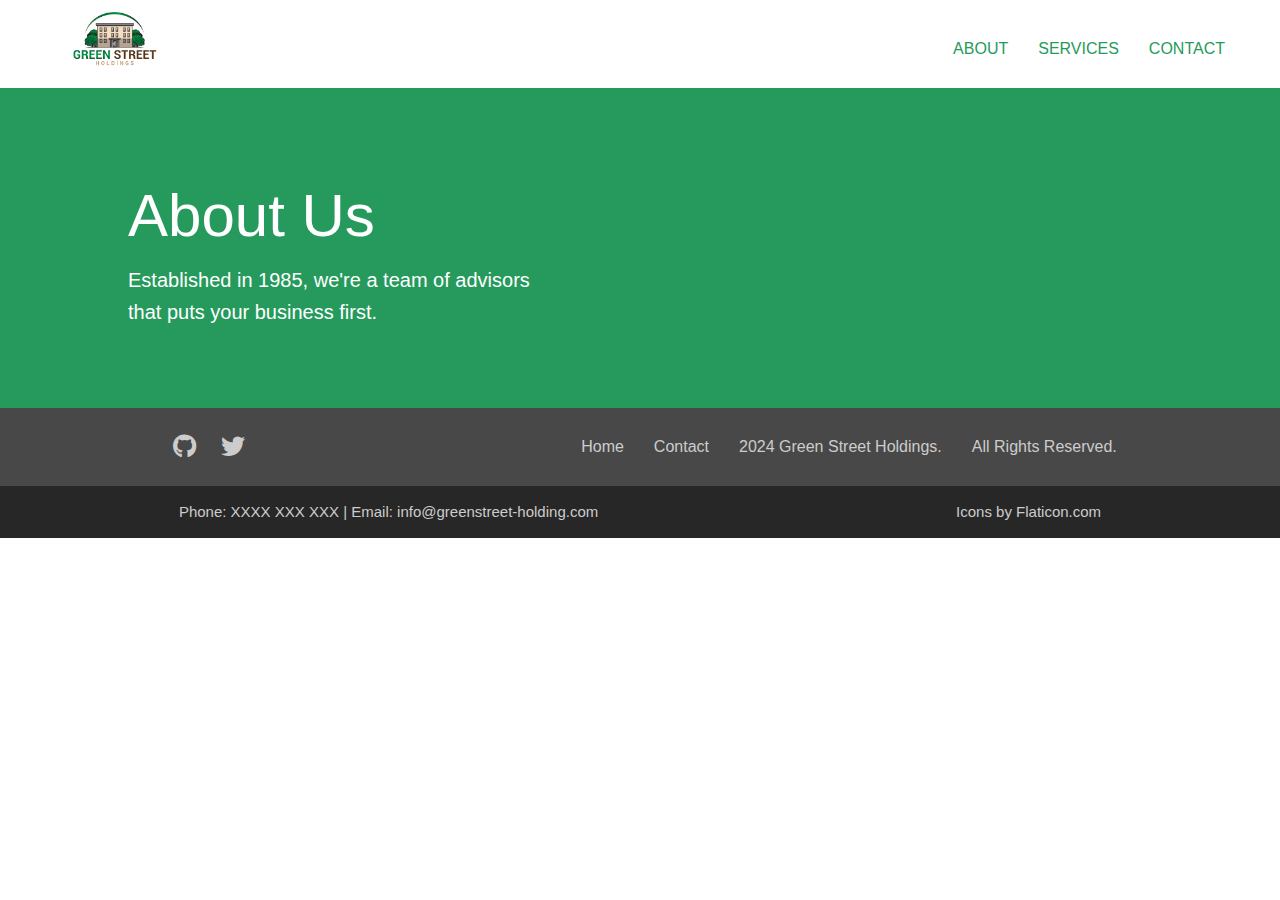
==== about.html @ 920ce371 "first commit" ====
<!DOCTYPE html>
<html lang="en">
<head>
    <meta charset="UTF-8">
    <meta name="viewport" content="width=device-width, initial-scale=1.0">
    <title>Document</title>
    <link rel="stylesheet" href="./style.css">
    <link href="https://cdnjs.cloudflare.com/ajax/libs/font-awesome/6.5.0/css/all.min.css" rel="stylesheet">

</head>
<body>
    <header>
        <nav class="navbar">
          <div class="logo">
            <a href="/index.html"><img src="./images/png-01.png" alt=""></a>
          </div>
          <button class="hamburger-menu">
            <i class="fas fa-bars"></i>
          </button>
          <ul class="nav-links">
              <li><a href="./about.html">ABOUT</a></li>
              <li><a href="./service.html">SERVICES</a></li>
            <li><a href="./contact.html">CONTACT</a></li>
          </ul>
        </nav>
      </header>


      <div class="service-page">
        <div class="service-head">
            <h1>About Us</h1>
            <p>Established in 1985, we're a team of advisors
                <br> that puts your business first.

            </p>
    
        </div>
    </div>
    
    



    <footer class="footer">
      <div class="footer-top">
        <div class="social-icons">
          <a href="#"><i class="fa-brands fa-github"></i></a>
          <a href="#"><i class="fa-brands fa-twitter"></i></a>
        </div>
    
        <div>
          <ul>
            <li>Home</li>
            <li>Contact</li>
            <li>2024 Green Street Holdings.</li>
            <li>All Rights Reserved.</li>
          </ul>
        </div>
      </div>
      <div class="footer-bottom">
        <p>
          <span>Phone: XXXX XXX XXX</span> | 
          <span>Email: info@greenstreet-holding.com</span>
        </p>
    
        <p><a href="https://www.flaticon.com">Icons by Flaticon.com</a></p>
       
      </div>
    </footer>
    
</body>
<script src="script.js"></script>

</html>
---- style.css ----
/* General Reset */
* {
    margin: 0;
    padding: 0;
    box-sizing: border-box;
  }
  
  body {
    font-family: sans-serif;
    line-height: 1.6;
  }
  
  /* Navbar Styling */
  .navbar {
    display: flex;
    justify-content: space-between;
    align-items: center;
    padding-right: 40px;
    padding-left: 40px;
    margin-top: -30px;
    
  }
  
  .logo img {
   
    width: 150px;
  }
  
  .nav-links {
    display: flex;
    align-items: center;
    list-style: none;
    transition: max-height 0.4s ease;
    /* overflow: hidden; */
    max-height: 0; 
  }
  
  .nav-links.active {
    max-height: 300px; 
  }
  
  .nav-links li {
    margin: 0 15px;
    padding: 10px 0;
  }
  
  .nav-links a {
    text-decoration: none;
    color: #259a5c;
    font-weight: 500;
  }
  .nav-links a:hover{
    color: #166d3e;
    transition: 0.3s;
  }
  
  .hamburger-menu {
    background: none;
    border: none;
    cursor: pointer;
    font-size: 1.5em;
    display: none;
    color: #000;
  }
  
  .hamburger-menu i {
    transition: transform 0.3s ease;
  }


  .second-sec{
    margin-top: -40px;
  }
  
  /* Hero Section */
  .hero {
    background-image: url('./images/bram-naus-oqnVnI5ixHg-unsplash.jpg');
    color: white;
    background-size: cover;
    background-position: center;
    background-repeat: no-repeat;
    background-blend-mode: overlay;
    background-color: #166d3e;
    height: 120vh;
    padding-top: 10%;
    padding-left: 14%;
  }
  
  .hero-content h1 {
    font-size: 3.2rem;
    font-weight: 500;
  }
  
  .hero-content p {
    font-size: 1.3em;
  }
  
  /* Responsive Design */
  @media (max-width: 768px) {
    .nav-links {
      flex-direction: column;
      background: white;
      width: 100%;
      position: absolute;
      top: 55px;
      left: 0;
      box-shadow: 0 2px 4px rgba(0, 0, 0, 0.2);
      transition: 0.7s;
      overflow: hidden;
    }
   
  
    .nav-links li {
      text-align: center;
    }
  
    .hamburger-menu {
      display: block;
    }
  
    .hamburger-menu.open i {
      transform: rotate(90deg);
    }
    .hero-content h1 {
        font-size: 2.4rem;
        font-weight: 500;
      }
      
      .hero-content p {
        font-size: 0.8rem;
      }
      .hero{
        padding-left: 5%;
        padding-top: 30%;
        height: 80vh;
      }
      .logo img {
   
        width: 100px;
        height: 100px;
        margin-top: 10px;
      }
      .navbar{
        padding: 0 20px;
      }
      .second-sec{
        margin-top: -30px;
      }
  }



 
  .container {
    max-width: 1100px;
    margin: 20px auto;
    padding: 20px;
    background: #fff;
    /* box-shadow: 0 2px 5px rgba(0, 0, 0, 0.1); */
    border-radius: 5px;
}

.container h1 {
    color: #259a5c;
    font-size: 45px;
    text-align: start;
    font-weight: 500;
}

.contact-info p {
    margin: 10px 0;
}

.contact-info a {
    color: #259a5c;
    text-decoration: none;
}

.contact-info a:hover {
    text-decoration: underline;
}

.business-hours h2 {
    margin-top: 20px;
    color: #259a5c;
}

table {
    width: 100%;
    border-collapse: collapse;
    margin-top: 10px;
}

td {
    padding: 10px;
    border-bottom: 1px solid #ddd;
    text-align: left;
}

td:nth-child(2),
td:nth-child(4) {
    text-align: center;
}

@media (max-width: 600px) {
    .container {
        padding: 10px;
    }

    table td {
        font-size: 14px;
        padding: 8px;
    }
}




.growth-section {
  display: flex;
  flex-wrap: wrap;
  /* align-items: center; */
  justify-content:end;
  /* padding: 20px; */
  background-image: linear-gradient(rgba(0, 0, 0, 0.3), rgba(0, 0, 0, 0.3)), url('./images/carlos-muza-hpjSkU2UYSU-unsplash.jpg');
  background-position: center;
  background-size: cover;
  background-repeat: no-repeat;
  height: 100vh;


}

.growth-text {
  /* flex: 1;
  max-width: 500px; */
  margin-top: 10%;
}
/* .all-text{
   max-width: 500px; 
  
} */

.growth-title {
  font-size: 2.3rem;
  color: white;
  margin-bottom: 20px;
}

.growth-description {
  font-size: 1rem;
  color: white;
  line-height: 1.6;
  margin-bottom: 20px;
  max-width: 500px;
  /* width: 100%; */
}

.growth-btn {
  background-color: #259a5c;
  color: white;
  border: none;
  padding: 10px 20px;
  cursor: pointer;
  font-size: 1rem;
  border-radius: 5px;
  transition: background-color 0.3s ease;
}
.growth-btn a{
  text-decoration: none;
  color: white;
}

.growth-btn:hover {
  background-color: #166d3e;
}

.growth-image {
  flex: 1;
  max-width: 500px;
  margin: 20px;
  text-align: center;
}

.growth-image img {
  width: 100%;
  height: auto;
  border-radius: 10px;
}

/* Responsive Design */
@media (max-width: 768px) {
  .growth-section {
    /* flex-direction: column; */
    text-align: center;
    padding-top: 30%;
    background-position:50% center;
    height: 70vh;

  }

  .growth-text, .growth-image {
    max-width: 100%;
    margin: 10px;
  }

  .growth-title {
    font-size: 1.8rem;
  }

  .growth-description {
    font-size: 0.9rem;
  }

  .growth-btn {
    font-size: 0.9rem;
  }
}



.services {
  text-align: center;
  padding: 50px 20px;
  background-color: #fff;
}

.services-title {
  font-size: 2em;
  margin-bottom: 20px;
  color: #166d3e;
}

.services-container {
  display: grid;
  grid-template-columns: repeat(auto-fit, minmax(300px, 1fr));
  gap: 20px;
  max-width: 1200px;
  margin: 0 auto;
  

}
.last-boxes{
 margin-left: 50%;
 margin-top: 20px;
 margin-bottom: 10px;
 width: 100%;
  
}


.service-item {
  background: #f9f9f9;
  border: 1px solid #ddd;
  border-radius: 8px;
  padding: 20px;
  transition: transform 0.3s ease;
}

.service-item:hover {
  transform: translateY(-10px);
  box-shadow: 0 4px 10px rgba(0, 0, 0, 0.1);
}

.service-icon {
  font-size: 2.5em;
  color: #259a5c;
  margin-bottom: 10px;
}

.service-item h3 {
  color: #259a5c;
  margin: 10px 0;
}

.service-item p {
  color: #666;
  font-size: 0.95em;
  line-height: 1.5;
}

.services-button  {
  margin-top: 20px;
  padding: 10px 20px;
  background-color: #259a5c;
  color: #fff;
  border: none;
  border-radius: 5px;
  cursor: pointer;
  font-size: 1em;
}
.services-button a{
  text-decoration: none;
  color: white;
}

.services-button:hover {
  background-color: #166d3e;
}





.difference {
  background-color: #259a5c;
  color: white;
  text-align: center;
  padding: 80px 20px;
}

.difference-content h2 {
  font-size: 2em;
  margin-bottom: 20px;
}

.difference-content p {
  font-size: 1.1em;
  margin-bottom: 30px;
  line-height: 1.6;
}

.about-btn {
  padding: 10px 20px;
  font-size: 1em;
  color: white;
  background-color: transparent;
  border: 2px solid white;
  border-radius: 5px;
  cursor: pointer;
  text-transform: uppercase;
  font-weight: bold;
}

.about-btn:hover {
  background-color: #166d3e;
  transition: 0.3s;
}

/* Footer */
.footer {
  color: #ccc;
}

.footer-top {
  background-color: #484848;
  padding: 20px 0;
  display: flex;
  justify-content: space-around;
  align-items: center;
}
.footer-top ul{
  display: flex;
  gap: 30px;
  list-style-type: none;
}

.social-icons a {
  color: #ccc;
  font-size: 1.5em;
  margin: 0 10px;
  text-decoration: none;
}

.social-icons a:hover {
  color: white;
}

.footer-bottom {
  font-size: 0.9em;
  line-height: 1.5;
  background-color: #272727;
  display: flex;
  justify-content: space-around;
  align-items: center;
  font-size: 15px;
  padding: 15px 0;
}

.footer-bottom a {
  color: #ccc;
  text-decoration: none;
  /* margin: 0 10px; */
}

.footer-bottom a:hover {
  text-decoration: underline;
}

/* Responsive Design */
@media (max-width: 768px) {
  .difference-content p {
    font-size: 1em;
  }
  .footer-top{
    flex-direction: column;
    align-items: self-start;
    padding-left: 20px;
  }
  .footer-bottom{
    flex-direction: column;
  padding-left: 10px;
  font-size: 13px;
  align-items: self-start;
  text-align: start;
  }
  .footer-top ul{
    flex-direction: column;
    gap: 20px;
    margin-top: 10px;
    
  }
  .social-icons a {
  margin-left: -5px;
  }
  .about-btn {
    font-size: 0.9em;
    padding: 8px 16px;
  }
  .last-boxes{
    margin-left: 0;
    margin-top: 0;
    margin-bottom: 0;
    /* width: 100%; */
     
   }

  
}
.service-page{
  margin-top: -40px;
}
.service-head{
  background-color: #259a5c;
  padding: 80px 0px;
  padding-left: 10%;
  color: white;
  
}
.service-head h1{
  font-size: 60px;
  font-weight: 500;
}
.service-head p{
  font-size: 20px;
}
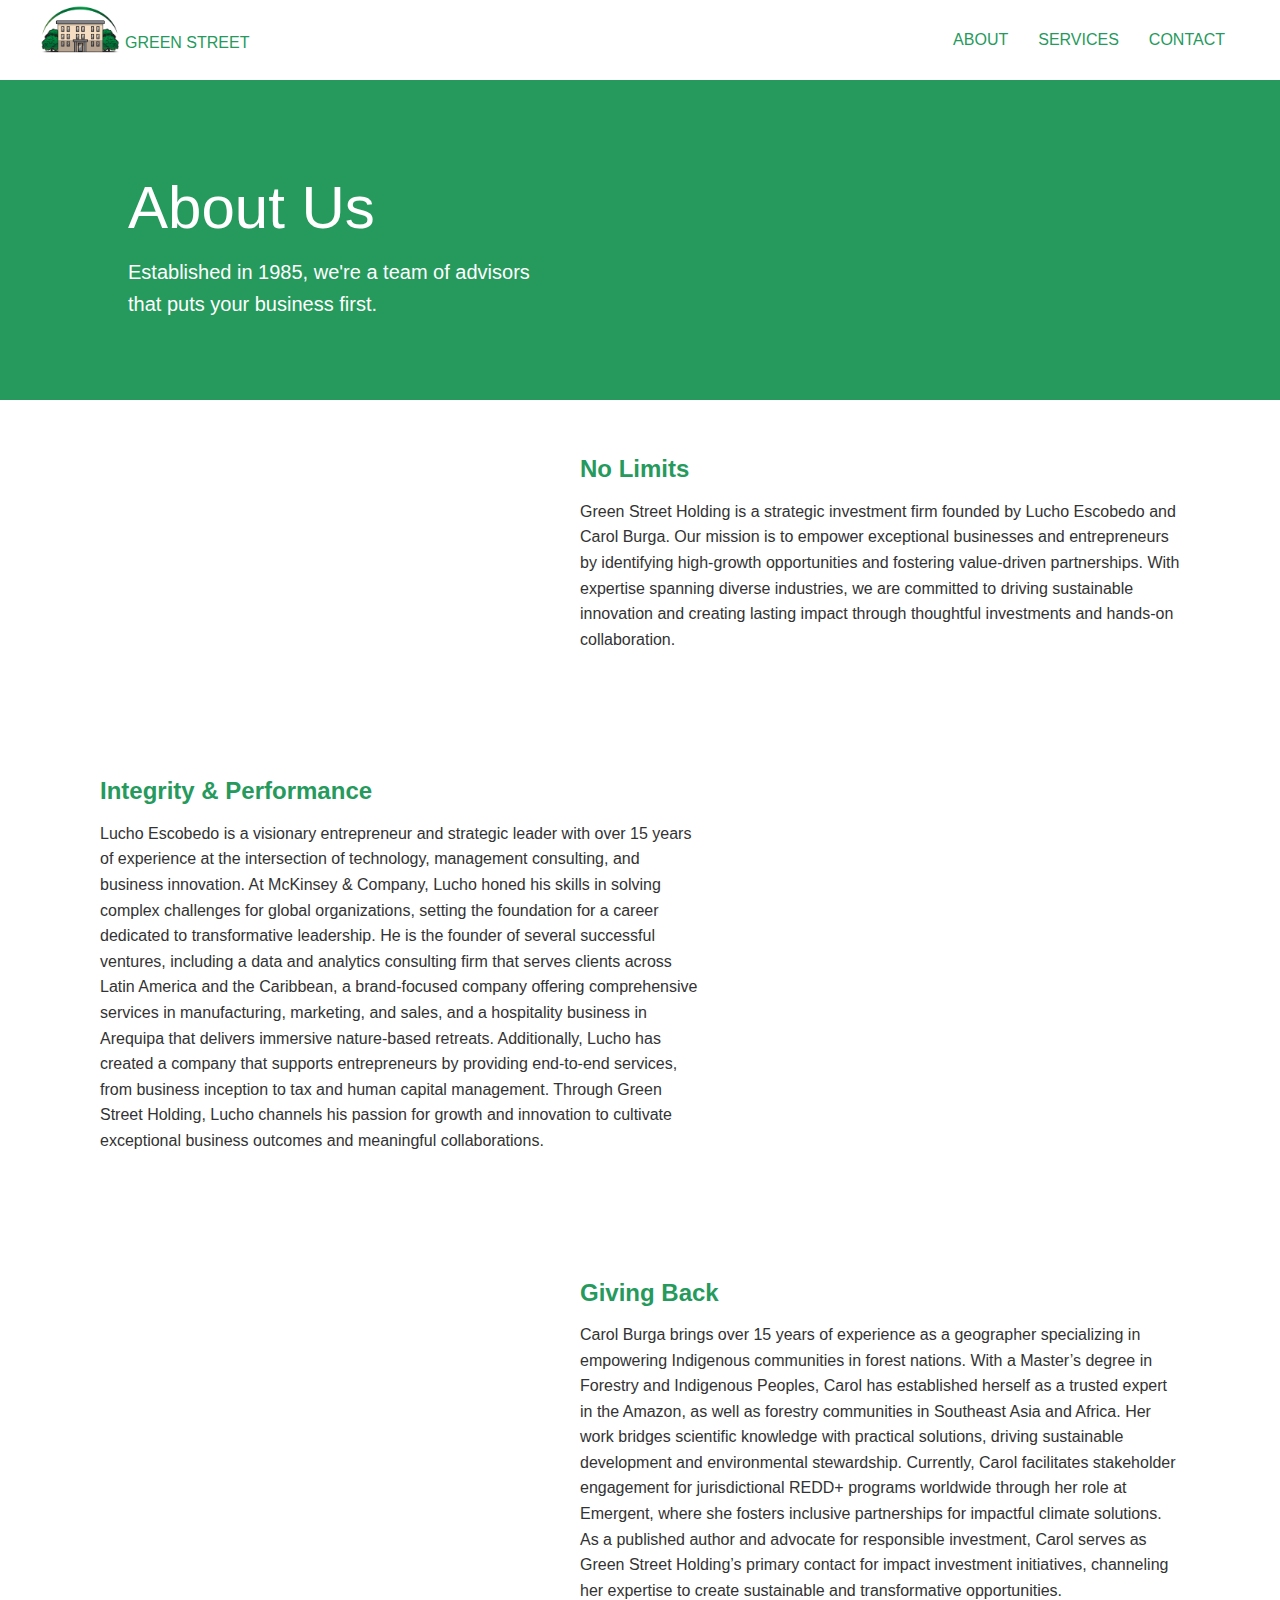
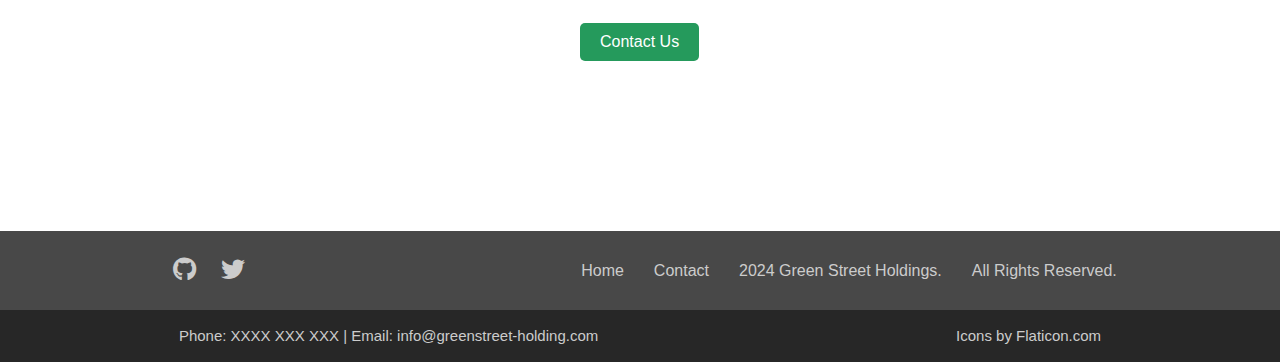
==== commit 628697c2: "first commit" ====
--- a/about.html
+++ b/about.html
@@ -9,21 +9,24 @@
 
 </head>
 <body>
-    <header>
-        <nav class="navbar">
-          <div class="logo">
-            <a href="/index.html"><img src="./images/png-01.png" alt=""></a>
-          </div>
-          <button class="hamburger-menu">
-            <i class="fas fa-bars"></i>
-          </button>
-          <ul class="nav-links">
-              <li><a href="./about.html">ABOUT</a></li>
-              <li><a href="./service.html">SERVICES</a></li>
-            <li><a href="./contact.html">CONTACT</a></li>
-          </ul>
-        </nav>
-      </header>
+  <header>
+    <nav class="navbar">
+      <div class="logo">
+        <a href="./index.html"><img src="./images/GHS_LogoHouse.png" alt=""></a>        <p>GREEN STREET</p>
+      </div>
+      <button class="hamburger-menu">
+        <i class="fas fa-bars"></i>
+      </button>
+      <ul class="nav-links">
+          <li><a href="./about.html">ABOUT</a></li>
+          <li><a href="./service.html">SERVICES</a></li>
+        <li><a href="./contact.html">CONTACT</a></li>
+      </ul>
+    </nav>
+  </header>
+
+
+
 
 
       <div class="service-page">
@@ -31,10 +34,35 @@
             <h1>About Us</h1>
             <p>Established in 1985, we're a team of advisors
                 <br> that puts your business first.
-
             </p>
     
         </div>
+    </div>
+
+
+
+    <div class="about-container">
+      <div class="about-right">
+        <h2 class="about-title">No Limits</h2>
+        <p class="about-text">
+          Green Street Holding is a strategic investment firm founded by Lucho Escobedo and Carol Burga. Our mission is to empower exceptional businesses and entrepreneurs by identifying high-growth opportunities and fostering value-driven partnerships. With expertise spanning diverse industries, we are committed to driving sustainable innovation and creating lasting impact through thoughtful investments and hands-on collaboration.
+        </p>
+      </div>
+      <div class="about-left">
+        <h2 class="about-title">Integrity & Performance</h2>
+        <p class="about-text">
+          Lucho Escobedo is a visionary entrepreneur and strategic leader with over 15 years of experience at the intersection of technology, management consulting, and business innovation. At McKinsey & Company, Lucho honed his skills in solving complex challenges for global organizations, setting the foundation for a career dedicated to transformative leadership. He is the founder of several successful ventures, including a data and analytics consulting firm that serves clients across Latin America and the Caribbean, a brand-focused company offering comprehensive services in manufacturing, marketing, and sales, and a hospitality business in Arequipa that delivers immersive nature-based retreats. Additionally, Lucho has created a company that supports entrepreneurs by providing end-to-end services, from business inception to tax and human capital management. Through Green Street Holding, Lucho channels his passion for growth and innovation to cultivate exceptional business outcomes and meaningful collaborations.
+        </p>
+      </div>
+
+      <div class="about-right">
+        <h2 class="about-title">Giving Back</h2>
+        <p class="about-text">
+          Carol Burga brings over 15 years of experience as a geographer specializing in empowering Indigenous communities in forest nations. With a Master’s degree in Forestry and Indigenous Peoples, Carol has established herself as a trusted expert in the Amazon, as well as forestry communities in Southeast Asia and Africa. Her work bridges scientific knowledge with practical solutions, driving sustainable development and environmental stewardship. Currently, Carol facilitates stakeholder engagement for jurisdictional REDD+ programs worldwide through her role at Emergent, where she fosters inclusive partnerships for impactful climate solutions. As a published author and advocate for responsible investment, Carol serves as Green Street Holding’s primary contact for impact investment initiatives, channeling her expertise to create sustainable and transformative opportunities.
+        </p>
+        <button class="services-button"><a  href="./contact.html">Contact Us</a></button>
+
+      </div>
     </div>
     
     
--- a/style.css
+++ b/style.css
@@ -1,4 +1,3 @@
-/* General Reset */
 * {
     margin: 0;
     padding: 0;
@@ -17,14 +16,29 @@
     align-items: center;
     padding-right: 40px;
     padding-left: 40px;
-    margin-top: -30px;
+    margin-top: 5px;
     
   }
   
+  
+  .logo{
+    display: flex;
+    align-items: center;
+    gap: 5px;
+  }
+
   .logo img {
    
-    width: 150px;
-  }
+    width: 80px;
+  }
+  .logo p{
+    text-decoration: none;
+    color: #259a5c;
+    font-size: 16px;
+    margin-top: 20px;
+    
+  }
+  
   
   .nav-links {
     display: flex;
@@ -42,6 +56,7 @@
   .nav-links li {
     margin: 0 15px;
     padding: 10px 0;
+    margin-top: 15px;
   }
   
   .nav-links a {
@@ -69,7 +84,7 @@
 
 
   .second-sec{
-    margin-top: -40px;
+    margin-top: 10px;
   }
   
   /* Hero Section */
@@ -102,7 +117,7 @@
       background: white;
       width: 100%;
       position: absolute;
-      top: 55px;
+      top: 50px;
       left: 0;
       box-shadow: 0 2px 4px rgba(0, 0, 0, 0.2);
       transition: 0.7s;
@@ -136,16 +151,16 @@
       }
       .logo img {
    
-        width: 100px;
-        height: 100px;
-        margin-top: 10px;
+        width: 70px;
+       
+      }
+      .logo p{
+        font-size: 14px;
       }
       .navbar{
         padding: 0 20px;
       }
-      .second-sec{
-        margin-top: -30px;
-      }
+      
   }
 
 
@@ -219,9 +234,7 @@
 .growth-section {
   display: flex;
   flex-wrap: wrap;
-  /* align-items: center; */
   justify-content:end;
-  /* padding: 20px; */
   background-image: linear-gradient(rgba(0, 0, 0, 0.3), rgba(0, 0, 0, 0.3)), url('./images/carlos-muza-hpjSkU2UYSU-unsplash.jpg');
   background-position: center;
   background-size: cover;
@@ -528,7 +541,7 @@
   
 }
 .service-page{
-  margin-top: -40px;
+  margin-top: 20px;
 }
 .service-head{
   background-color: #259a5c;
@@ -543,4 +556,58 @@
 }
 .service-head p{
   font-size: 20px;
+}
+
+
+.about-container {
+  display: flex;
+  flex-direction: column;
+  align-items: center;
+  padding:50px 100px;
+}
+
+.about-right {
+  width: 90%;
+  max-width: 600px;
+  text-align: start;
+  margin-bottom: 120px;
+  align-self: flex-end; /* Pushes the block to the right */
+}
+
+.about-left {
+  width: 90%;
+  max-width: 600px;
+  text-align: left;
+  align-self: flex-start; 
+  margin-bottom: 120px;
+}
+
+.about-title {
+  color: #259a5c;
+  font-size: 1.5rem;
+  margin-bottom: 10px;
+}
+
+.about-text {
+  font-size: 1rem;
+  color: #333;
+  line-height: 1.6;
+}
+
+@media (max-width: 768px) {
+  .about-container {
+    flex-direction: column; 
+    align-items: center;
+    padding: 20px 50px;
+    justify-content: center;
+  }
+  
+ .about-left{
+  /* width: 100%; */
+  text-align: start;
+  align-self: flex-start;
+  margin-bottom: 120px;
+  margin-left: 10%;
+ }
+  
 }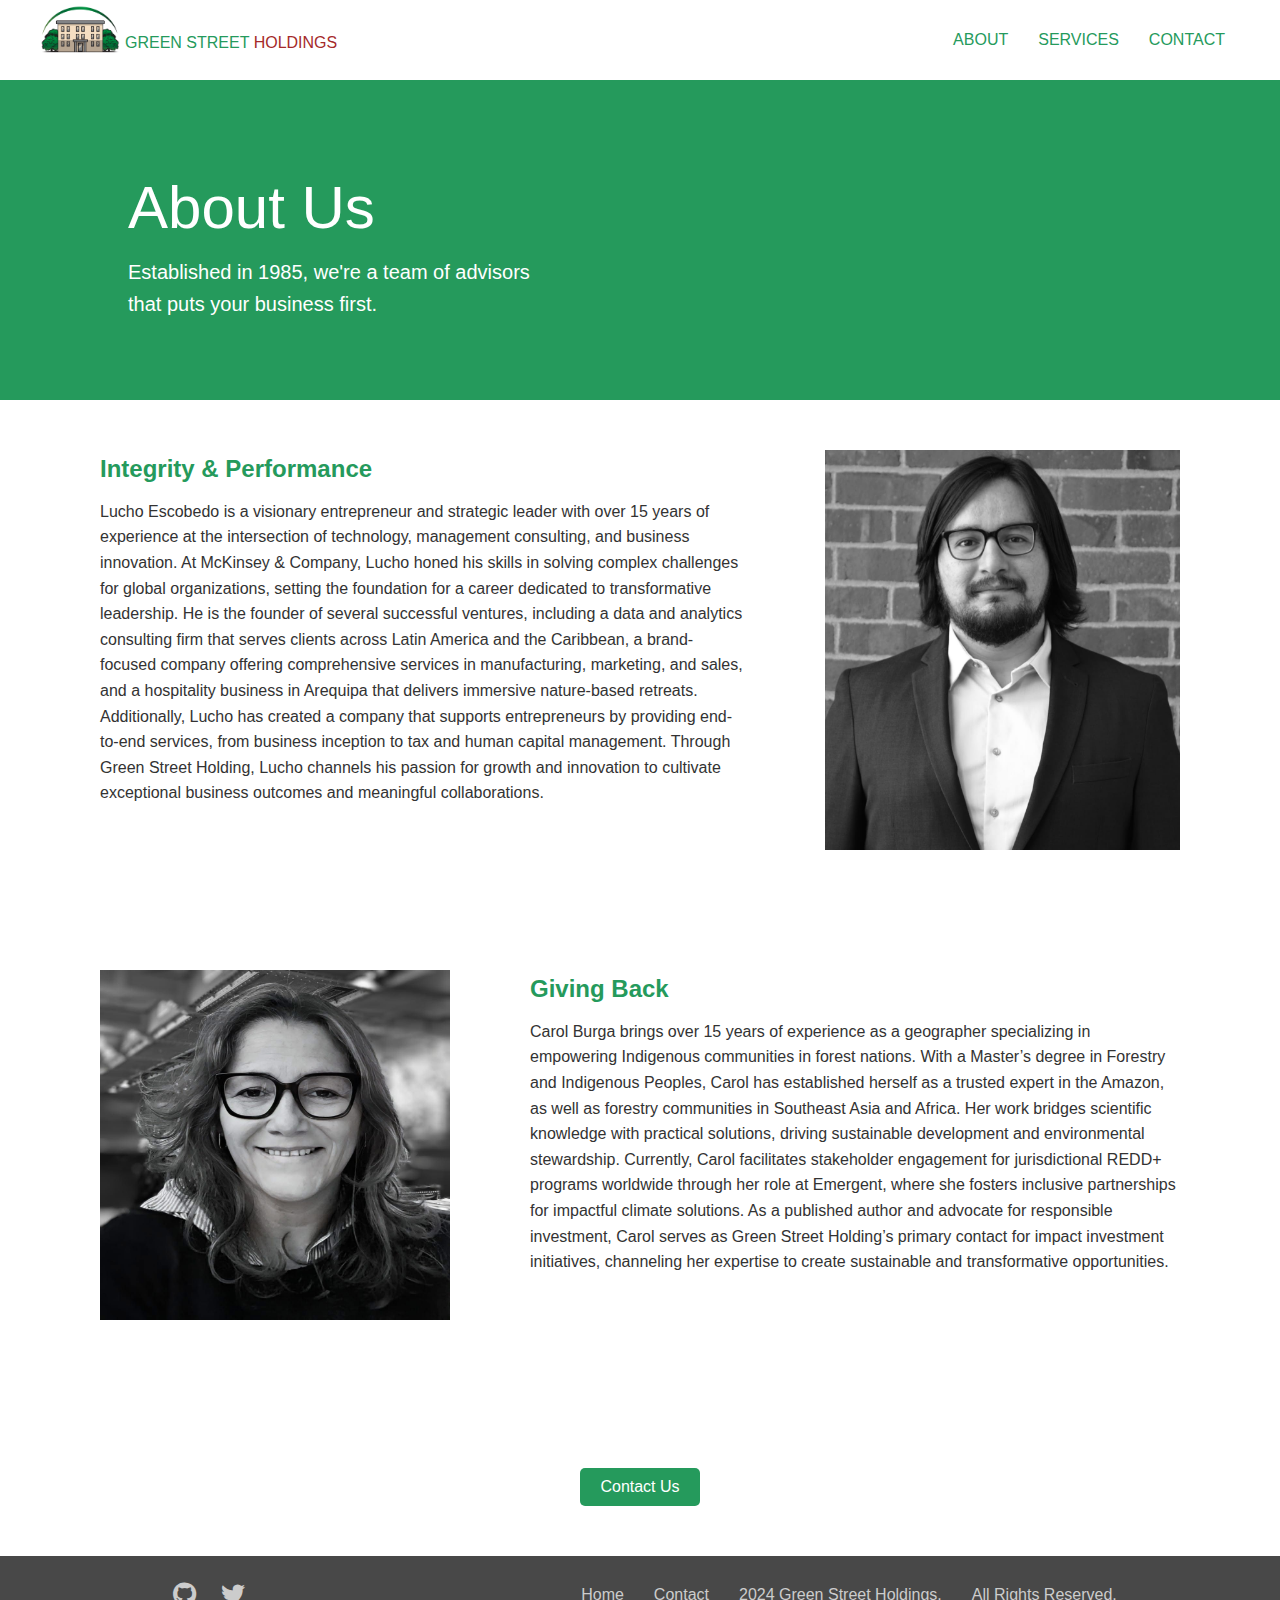
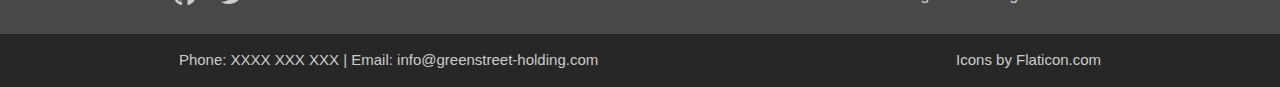
==== commit 6da7c6bc: "complete" ====
--- a/about.html
+++ b/about.html
@@ -12,7 +12,9 @@
   <header>
     <nav class="navbar">
       <div class="logo">
-        <a href="./index.html"><img src="./images/GHS_LogoHouse.png" alt=""></a>        <p>GREEN STREET</p>
+        <a href="./index.html"><img src="./images/GHS_LogoHouse.png" alt=""></a>   
+        <p>GREEN STREET <span style="color: brown;">HOLDINGS</span></p>
+
       </div>
       <button class="hamburger-menu">
         <i class="fas fa-bars"></i>
@@ -42,27 +44,33 @@
 
 
     <div class="about-container">
-      <div class="about-right">
-        <h2 class="about-title">No Limits</h2>
-        <p class="about-text">
-          Green Street Holding is a strategic investment firm founded by Lucho Escobedo and Carol Burga. Our mission is to empower exceptional businesses and entrepreneurs by identifying high-growth opportunities and fostering value-driven partnerships. With expertise spanning diverse industries, we are committed to driving sustainable innovation and creating lasting impact through thoughtful investments and hands-on collaboration.
-        </p>
-      </div>
       <div class="about-left">
-        <h2 class="about-title">Integrity & Performance</h2>
-        <p class="about-text">
-          Lucho Escobedo is a visionary entrepreneur and strategic leader with over 15 years of experience at the intersection of technology, management consulting, and business innovation. At McKinsey & Company, Lucho honed his skills in solving complex challenges for global organizations, setting the foundation for a career dedicated to transformative leadership. He is the founder of several successful ventures, including a data and analytics consulting firm that serves clients across Latin America and the Caribbean, a brand-focused company offering comprehensive services in manufacturing, marketing, and sales, and a hospitality business in Arequipa that delivers immersive nature-based retreats. Additionally, Lucho has created a company that supports entrepreneurs by providing end-to-end services, from business inception to tax and human capital management. Through Green Street Holding, Lucho channels his passion for growth and innovation to cultivate exceptional business outcomes and meaningful collaborations.
-        </p>
+        <div>
+
+          <h2 class="about-title">Integrity & Performance</h2>
+          <p class="about-text">
+            Lucho Escobedo is a visionary entrepreneur and strategic leader with over 15 years of experience at the intersection of technology, management consulting, and business innovation. At McKinsey & Company, Lucho honed his skills in solving complex challenges for global organizations, setting the foundation for a career dedicated to transformative leadership. He is the founder of several successful ventures, including a data and analytics consulting firm that serves clients across Latin America and the Caribbean, a brand-focused company offering comprehensive services in manufacturing, marketing, and sales, and a hospitality business in Arequipa that delivers immersive nature-based retreats. Additionally, Lucho has created a company that supports entrepreneurs by providing end-to-end services, from business inception to tax and human capital management. Through Green Street Holding, Lucho channels his passion for growth and innovation to cultivate exceptional business outcomes and meaningful collaborations.
+          </p>
+        </div>
+        <img width="400" height="400" src="./images/WhatsApp Image 2024-12-03 at 4.51.48 AM (1).jpeg" alt=""/>
       </div>
 
       <div class="about-right">
-        <h2 class="about-title">Giving Back</h2>
-        <p class="about-text">
-          Carol Burga brings over 15 years of experience as a geographer specializing in empowering Indigenous communities in forest nations. With a Master’s degree in Forestry and Indigenous Peoples, Carol has established herself as a trusted expert in the Amazon, as well as forestry communities in Southeast Asia and Africa. Her work bridges scientific knowledge with practical solutions, driving sustainable development and environmental stewardship. Currently, Carol facilitates stakeholder engagement for jurisdictional REDD+ programs worldwide through her role at Emergent, where she fosters inclusive partnerships for impactful climate solutions. As a published author and advocate for responsible investment, Carol serves as Green Street Holding’s primary contact for impact investment initiatives, channeling her expertise to create sustainable and transformative opportunities.
-        </p>
-        <button class="services-button"><a  href="./contact.html">Contact Us</a></button>
+        <div class="right-img">
+          <img width="350" height="350" src="./images/WhatsApp Image 2024-12-03 at 4.51.48 AM.jpeg" alt=""/>
 
+        </div>
+
+        <div>
+
+          <h2 class="about-title">Giving Back</h2>
+          <p class="about-text">
+            Carol Burga brings over 15 years of experience as a geographer specializing in empowering Indigenous communities in forest nations. With a Master’s degree in Forestry and Indigenous Peoples, Carol has established herself as a trusted expert in the Amazon, as well as forestry communities in Southeast Asia and Africa. Her work bridges scientific knowledge with practical solutions, driving sustainable development and environmental stewardship. Currently, Carol facilitates stakeholder engagement for jurisdictional REDD+ programs worldwide through her role at Emergent, where she fosters inclusive partnerships for impactful climate solutions. As a published author and advocate for responsible investment, Carol serves as Green Street Holding’s primary contact for impact investment initiatives, channeling her expertise to create sustainable and transformative opportunities.
+          </p>
+        </div>
+        
       </div>
+      <button class="services-button"><a  href="./contact.html">Contact Us</a></button>
     </div>
     
     
--- a/style.css
+++ b/style.css
@@ -137,7 +137,7 @@
       transform: rotate(90deg);
     }
     .hero-content h1 {
-        font-size: 2.4rem;
+        font-size: 2rem;
         font-weight: 500;
       }
       
@@ -444,6 +444,11 @@
   text-transform: uppercase;
   font-weight: bold;
 }
+.about-btn a{
+  text-decoration: none;
+  color: white;
+
+}
 
 .about-btn:hover {
   background-color: #166d3e;
@@ -567,18 +572,23 @@
 }
 
 .about-right {
-  width: 90%;
-  max-width: 600px;
+  /* width: 90%; */
+  /* max-width: 600px; */
+  /* align-self: flex-end; Pushes the block to the right */
   text-align: start;
   margin-bottom: 120px;
-  align-self: flex-end; /* Pushes the block to the right */
+  display: flex;
+  gap: 80px;
 }
 
 .about-left {
-  width: 90%;
-  max-width: 600px;
+  /* width: 90%; */
+  /* flex-wrap: wrap; */
+  max-width: 1200px;
+  gap: 80px;
   text-align: left;
   align-self: flex-start; 
+  display: flex;
   margin-bottom: 120px;
 }
 
@@ -603,11 +613,26 @@
   }
   
  .about-left{
-  /* width: 100%; */
   text-align: start;
   align-self: flex-start;
   margin-bottom: 120px;
-  margin-left: 10%;
+  /* margin-left: 10%; */
+  flex-direction: column;
  }
+ .about-left img{
+  width: 300px;
+  height: 350px;
+ }
+ .about-right{
+  flex-direction: column;
+}
+.right-img{
+  order: 2;
+}
+.about-right img{
+  width: 300px;
+  height: 350px;
+
+ }
   
 }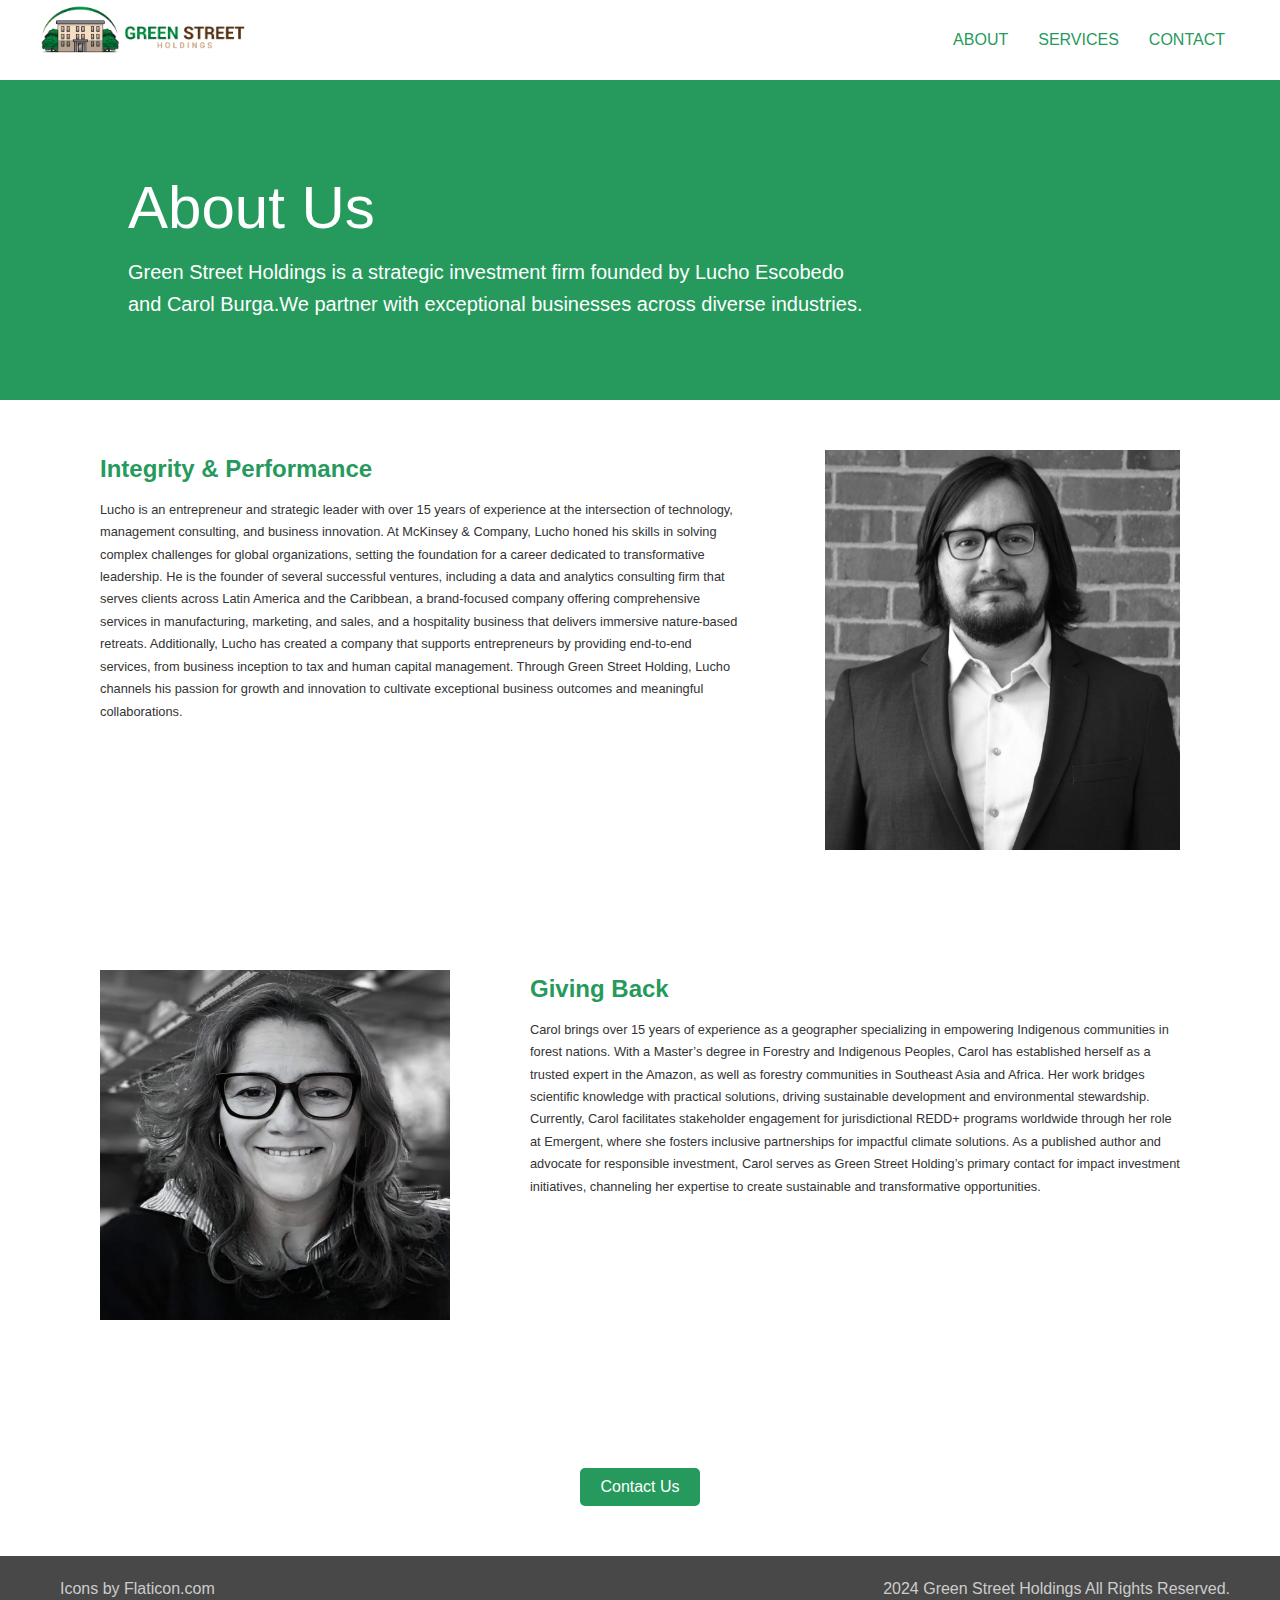
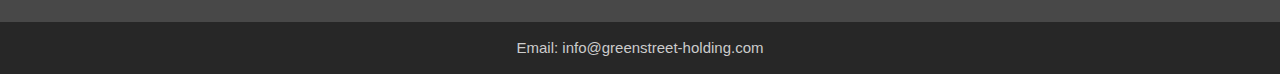
==== commit 0e2d6a2d: "complete" ====
--- a/about.html
+++ b/about.html
@@ -12,8 +12,8 @@
   <header>
     <nav class="navbar">
       <div class="logo">
-        <a href="./index.html"><img src="./images/GHS_LogoHouse.png" alt=""></a>   
-        <p>GREEN STREET <span style="color: brown;">HOLDINGS</span></p>
+        <a href="./index.html"> <img width="80px" src="./images/GHS_LogoHouse.png" alt=""></a>
+        <img class="green-logo" src="./images/GHS_Logo_Words.png" alt=""/>
 
       </div>
       <button class="hamburger-menu">
@@ -34,8 +34,9 @@
       <div class="service-page">
         <div class="service-head">
             <h1>About Us</h1>
-            <p>Established in 1985, we're a team of advisors
-                <br> that puts your business first.
+            <p>Green Street Holdings is a strategic investment firm founded by Lucho Escobedo
+              <br>
+               and Carol Burga.We partner with exceptional businesses across diverse industries.
             </p>
     
         </div>
@@ -49,7 +50,7 @@
 
           <h2 class="about-title">Integrity & Performance</h2>
           <p class="about-text">
-            Lucho Escobedo is a visionary entrepreneur and strategic leader with over 15 years of experience at the intersection of technology, management consulting, and business innovation. At McKinsey & Company, Lucho honed his skills in solving complex challenges for global organizations, setting the foundation for a career dedicated to transformative leadership. He is the founder of several successful ventures, including a data and analytics consulting firm that serves clients across Latin America and the Caribbean, a brand-focused company offering comprehensive services in manufacturing, marketing, and sales, and a hospitality business in Arequipa that delivers immersive nature-based retreats. Additionally, Lucho has created a company that supports entrepreneurs by providing end-to-end services, from business inception to tax and human capital management. Through Green Street Holding, Lucho channels his passion for growth and innovation to cultivate exceptional business outcomes and meaningful collaborations.
+            Lucho is an entrepreneur and strategic leader with over 15 years of experience at the intersection of technology, management consulting, and business innovation. At McKinsey & Company, Lucho honed his skills in solving complex challenges for global organizations, setting the foundation for a career dedicated to transformative leadership. He is the founder of several successful ventures, including a data and analytics consulting firm that serves clients across Latin America and the Caribbean, a brand-focused company offering comprehensive services in manufacturing, marketing, and sales, and a hospitality business that delivers immersive nature-based retreats. Additionally, Lucho has created a company that supports entrepreneurs by providing end-to-end services, from business inception to tax and human capital management. Through Green Street Holding, Lucho channels his passion for growth and innovation to cultivate exceptional business outcomes and meaningful collaborations.
           </p>
         </div>
         <img width="400" height="400" src="./images/WhatsApp Image 2024-12-03 at 4.51.48 AM (1).jpeg" alt=""/>
@@ -65,7 +66,7 @@
 
           <h2 class="about-title">Giving Back</h2>
           <p class="about-text">
-            Carol Burga brings over 15 years of experience as a geographer specializing in empowering Indigenous communities in forest nations. With a Master’s degree in Forestry and Indigenous Peoples, Carol has established herself as a trusted expert in the Amazon, as well as forestry communities in Southeast Asia and Africa. Her work bridges scientific knowledge with practical solutions, driving sustainable development and environmental stewardship. Currently, Carol facilitates stakeholder engagement for jurisdictional REDD+ programs worldwide through her role at Emergent, where she fosters inclusive partnerships for impactful climate solutions. As a published author and advocate for responsible investment, Carol serves as Green Street Holding’s primary contact for impact investment initiatives, channeling her expertise to create sustainable and transformative opportunities.
+            Carol brings over 15 years of experience as a geographer specializing in empowering Indigenous communities in forest nations. With a Master’s degree in Forestry and Indigenous Peoples, Carol has established herself as a trusted expert in the Amazon, as well as forestry communities in Southeast Asia and Africa. Her work bridges scientific knowledge with practical solutions, driving sustainable development and environmental stewardship. Currently, Carol facilitates stakeholder engagement for jurisdictional REDD+ programs worldwide through her role at Emergent, where she fosters inclusive partnerships for impactful climate solutions. As a published author and advocate for responsible investment, Carol serves as Green Street Holding’s primary contact for impact investment initiatives, channeling her expertise to create sustainable and transformative opportunities.
           </p>
         </div>
         
@@ -80,29 +81,22 @@
     <footer class="footer">
       <div class="footer-top">
         <div class="social-icons">
-          <a href="#"><i class="fa-brands fa-github"></i></a>
-          <a href="#"><i class="fa-brands fa-twitter"></i></a>
+          <a href="https://www.flaticon.com">Icons by Flaticon.com</a>
+    
         </div>
     
         <div>
           <ul>
-            <li>Home</li>
-            <li>Contact</li>
-            <li>2024 Green Street Holdings.</li>
-            <li>All Rights Reserved.</li>
+           
+            <li>2024 Green Street Holdings  All Rights Reserved.</li>
           </ul>
         </div>
       </div>
       <div class="footer-bottom">
         <p>
-          <span>Phone: XXXX XXX XXX</span> | 
           <span>Email: info@greenstreet-holding.com</span>
+          <!-- <p><a href="https://www.flaticon.com">Icons by Flaticon.com</a></p> -->
         </p>
-    
-        <p><a href="https://www.flaticon.com">Icons by Flaticon.com</a></p>
-       
-      </div>
-    </footer>
     
 </body>
 <script src="script.js"></script>
--- a/style.css
+++ b/style.css
@@ -27,17 +27,11 @@
     gap: 5px;
   }
 
-  .logo img {
-   
-    width: 80px;
-  }
-  .logo p{
-    text-decoration: none;
-    color: #259a5c;
-    font-size: 16px;
-    margin-top: 20px;
-    
-  }
+  .green-logo{
+    width: 120px;
+    margin-top: 10px;
+  }
+  
   
   
   .nav-links {
@@ -139,10 +133,12 @@
     .hero-content h1 {
         font-size: 2rem;
         font-weight: 500;
+        margin-top: 40px;
       }
       
       .hero-content p {
-        font-size: 0.8rem;
+        font-size: 1rem;
+        line-height: 1.5rem;
       }
       .hero{
         padding-left: 5%;
@@ -160,6 +156,10 @@
       .navbar{
         padding: 0 20px;
       }
+      .green-logo{
+        width: 100px !important;
+        margin-top: 10px;
+      }
       
   }
 
@@ -221,10 +221,17 @@
     .container {
         padding: 10px;
     }
-
+    
     table td {
         font-size: 14px;
         padding: 8px;
+    }
+    table{
+      margin-bottom: 200px;
+      margin-top: 40px;
+    }
+    .business-hours h2{
+      margin-top: 60px;
     }
 }
 
@@ -318,7 +325,8 @@
   }
 
   .growth-title {
-    font-size: 1.8rem;
+    font-size: 2rem;
+    margin-top: 40px;
   }
 
   .growth-description {
@@ -462,9 +470,9 @@
 
 .footer-top {
   background-color: #484848;
-  padding: 20px 0;
+  padding: 20px 50px;
   display: flex;
-  justify-content: space-around;
+  justify-content: space-between;
   align-items: center;
 }
 .footer-top ul{
@@ -475,7 +483,7 @@
 
 .social-icons a {
   color: #ccc;
-  font-size: 1.5em;
+  font-size: 1em;
   margin: 0 10px;
   text-decoration: none;
 }
@@ -498,7 +506,6 @@
 .footer-bottom a {
   color: #ccc;
   text-decoration: none;
-  /* margin: 0 10px; */
 }
 
 .footer-bottom a:hover {
@@ -507,9 +514,7 @@
 
 /* Responsive Design */
 @media (max-width: 768px) {
-  .difference-content p {
-    font-size: 1em;
-  }
+  
   .footer-top{
     flex-direction: column;
     align-items: self-start;
@@ -526,6 +531,8 @@
     flex-direction: column;
     gap: 20px;
     margin-top: 10px;
+    font-size: 14px;
+    margin-left: -5px;
     
   }
   .social-icons a {
@@ -539,7 +546,6 @@
     margin-left: 0;
     margin-top: 0;
     margin-bottom: 0;
-    /* width: 100%; */
      
    }
 
@@ -582,8 +588,7 @@
 }
 
 .about-left {
-  /* width: 90%; */
-  /* flex-wrap: wrap; */
+
   max-width: 1200px;
   gap: 80px;
   text-align: left;
@@ -599,24 +604,26 @@
 }
 
 .about-text {
-  font-size: 1rem;
+  font-size: 0.8rem;
   color: #333;
-  line-height: 1.6;
+  line-height: 1.4rem;
+  text-align: start;
+  
 }
 
 @media (max-width: 768px) {
   .about-container {
     flex-direction: column; 
     align-items: center;
-    padding: 20px 50px;
+    padding: 20px 40px;
     justify-content: center;
+    margin: auto;
   }
   
  .about-left{
   text-align: start;
   align-self: flex-start;
   margin-bottom: 120px;
-  /* margin-left: 10%; */
   flex-direction: column;
  }
  .about-left img{
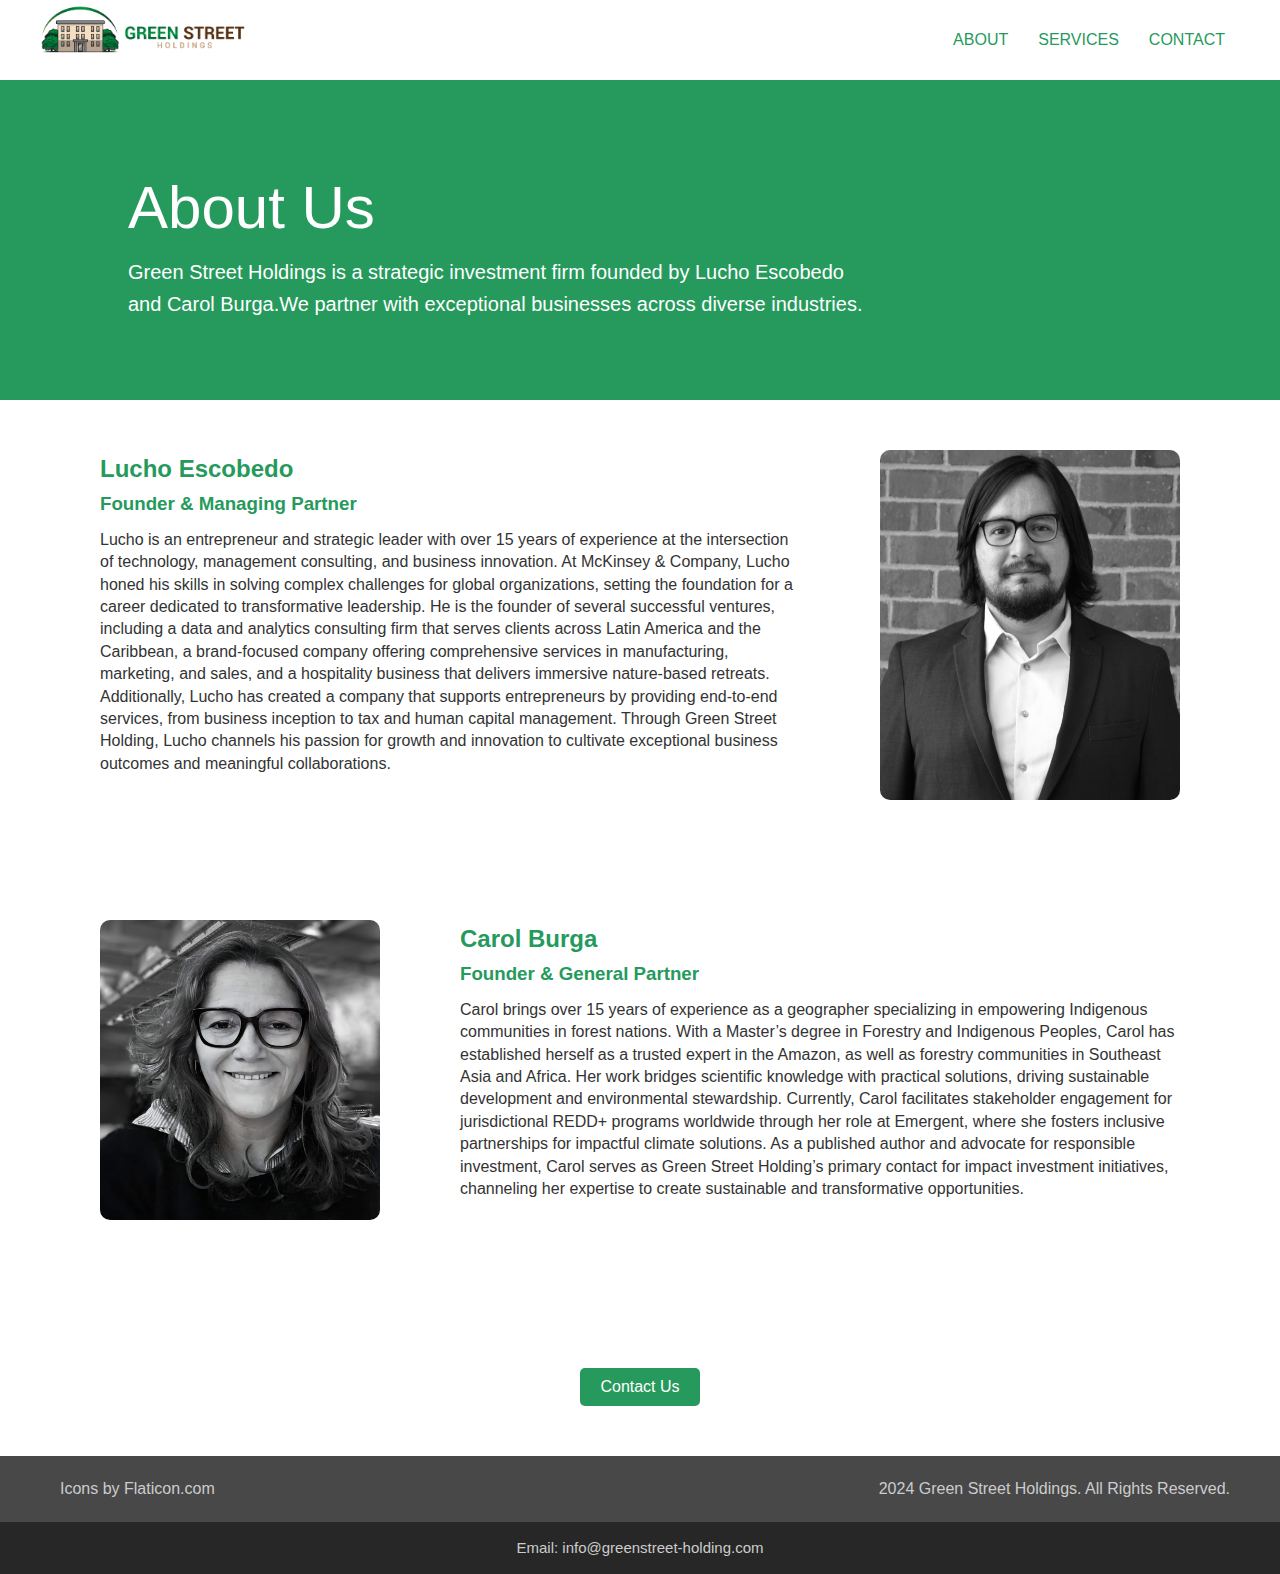
==== commit 1613d705: "complete" ====
--- a/about.html
+++ b/about.html
@@ -48,23 +48,25 @@
       <div class="about-left">
         <div>
 
-          <h2 class="about-title">Integrity & Performance</h2>
+          <h1 class="about-title">Lucho Escobedo</h1>
+          <h3 class="about-title2">Founder & Managing Partner </h3>
           <p class="about-text">
             Lucho is an entrepreneur and strategic leader with over 15 years of experience at the intersection of technology, management consulting, and business innovation. At McKinsey & Company, Lucho honed his skills in solving complex challenges for global organizations, setting the foundation for a career dedicated to transformative leadership. He is the founder of several successful ventures, including a data and analytics consulting firm that serves clients across Latin America and the Caribbean, a brand-focused company offering comprehensive services in manufacturing, marketing, and sales, and a hospitality business that delivers immersive nature-based retreats. Additionally, Lucho has created a company that supports entrepreneurs by providing end-to-end services, from business inception to tax and human capital management. Through Green Street Holding, Lucho channels his passion for growth and innovation to cultivate exceptional business outcomes and meaningful collaborations.
           </p>
         </div>
-        <img width="400" height="400" src="./images/WhatsApp Image 2024-12-03 at 4.51.48 AM (1).jpeg" alt=""/>
+        <img  src="./images/WhatsApp Image 2024-12-03 at 4.51.48 AM (1).jpeg" alt=""/>
       </div>
 
       <div class="about-right">
         <div class="right-img">
-          <img width="350" height="350" src="./images/WhatsApp Image 2024-12-03 at 4.51.48 AM.jpeg" alt=""/>
+          <img  src="./images/WhatsApp Image 2024-12-03 at 4.51.48 AM.jpeg" alt=""/>
 
         </div>
 
         <div>
 
-          <h2 class="about-title">Giving Back</h2>
+          <h1 class="about-title"> Carol Burga </h1>
+          <h3 class="about-title2"> Founder & General Partner </h3>
           <p class="about-text">
             Carol brings over 15 years of experience as a geographer specializing in empowering Indigenous communities in forest nations. With a Master’s degree in Forestry and Indigenous Peoples, Carol has established herself as a trusted expert in the Amazon, as well as forestry communities in Southeast Asia and Africa. Her work bridges scientific knowledge with practical solutions, driving sustainable development and environmental stewardship. Currently, Carol facilitates stakeholder engagement for jurisdictional REDD+ programs worldwide through her role at Emergent, where she fosters inclusive partnerships for impactful climate solutions. As a published author and advocate for responsible investment, Carol serves as Green Street Holding’s primary contact for impact investment initiatives, channeling her expertise to create sustainable and transformative opportunities.
           </p>
@@ -88,7 +90,7 @@
         <div>
           <ul>
            
-            <li>2024 Green Street Holdings  All Rights Reserved.</li>
+            <li>2024 Green Street Holdings.  All Rights Reserved.</li>
           </ul>
         </div>
       </div>
--- a/style.css
+++ b/style.css
@@ -1,4 +1,7 @@
+@import url('https://fonts.googleapis.com/css2?family=Lato:ital,wght@0,100;0,300;0,400;0,700;0,900;1,100;1,300;1,400;1,700;1,900&family=Open+Sans:ital,wght@0,300..800;1,300..800&family=Roboto+Slab:wght@100..900&family=Roboto:wght@100&display=swap');
+
 * {
+
     margin: 0;
     padding: 0;
     box-sizing: border-box;
@@ -7,6 +10,7 @@
   body {
     font-family: sans-serif;
     line-height: 1.6;
+    
   }
   
   /* Navbar Styling */
@@ -97,7 +101,13 @@
   
   .hero-content h1 {
     font-size: 3.2rem;
-    font-weight: 500;
+    font-weight: 400;
+    font-family: "Open Sans", sans-serif;
+
+  }
+  .open-sans-{
+    font-family: "Open Sans", sans-serif;
+    
   }
   
   .hero-content p {
@@ -217,6 +227,12 @@
     text-align: center;
 }
 
+.contact-img img{
+  width: 100%;
+  margin-top: 40px;
+  
+}
+
 @media (max-width: 600px) {
     .container {
         padding: 10px;
@@ -227,7 +243,7 @@
         padding: 8px;
     }
     table{
-      margin-bottom: 200px;
+      /* margin-bottom: 200px; */
       margin-top: 40px;
     }
     .business-hours h2{
@@ -265,6 +281,9 @@
   font-size: 2.3rem;
   color: white;
   margin-bottom: 20px;
+  font-weight: 400;
+  font-family: "Open Sans", sans-serif;
+
 }
 
 .growth-description {
@@ -336,6 +355,7 @@
   .growth-btn {
     font-size: 0.9rem;
   }
+  
 }
 
 
@@ -578,9 +598,7 @@
 }
 
 .about-right {
-  /* width: 90%; */
-  /* max-width: 600px; */
-  /* align-self: flex-end; Pushes the block to the right */
+  
   text-align: start;
   margin-bottom: 120px;
   display: flex;
@@ -589,40 +607,54 @@
 
 .about-left {
 
-  max-width: 1200px;
+  display: flex;
   gap: 80px;
-  text-align: left;
-  align-self: flex-start; 
-  display: flex;
   margin-bottom: 120px;
 }
 
 .about-title {
   color: #259a5c;
   font-size: 1.5rem;
+  margin-bottom: px;
+}
+.about-title2 {
+  color: #259a5c;
   margin-bottom: 10px;
 }
 
 .about-text {
-  font-size: 0.8rem;
+  font-size: 1rem;
   color: #333;
   line-height: 1.4rem;
   text-align: start;
   
 }
+.about-left img{
+  width: 300px;
+  height: 350px;
+  border-radius: 10px;
+}
+
+.right-img img{
+  width: 280px;
+  height: 300px;
+  border-radius: 10px;
+}
 
 @media (max-width: 768px) {
+  .about-text {
+    font-size: 0.8rem;
+
+  }
   .about-container {
     flex-direction: column; 
     align-items: center;
-    padding: 20px 40px;
     justify-content: center;
     margin: auto;
   }
   
  .about-left{
-  text-align: start;
-  align-self: flex-start;
+  
   margin-bottom: 120px;
   flex-direction: column;
  }
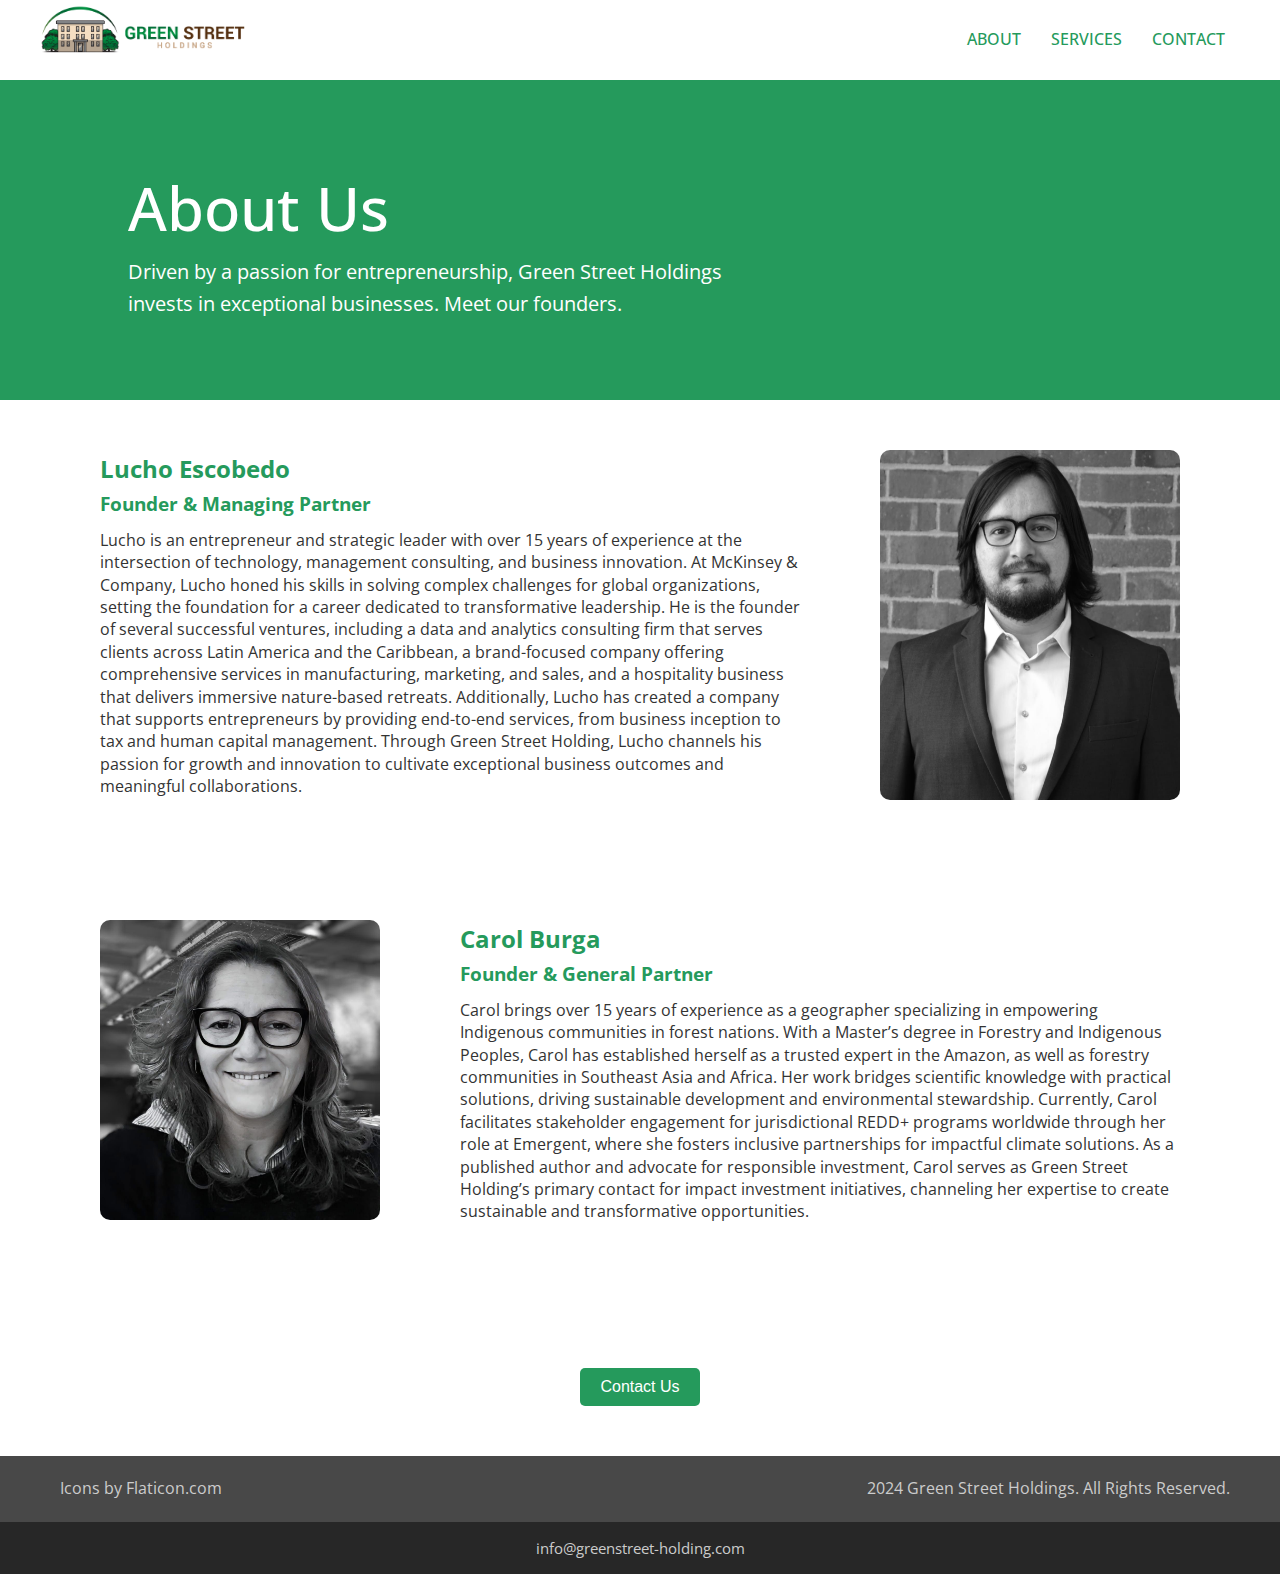
==== commit c3362745: "complete" ====
--- a/about.html
+++ b/about.html
@@ -34,9 +34,7 @@
       <div class="service-page">
         <div class="service-head">
             <h1>About Us</h1>
-            <p>Green Street Holdings is a strategic investment firm founded by Lucho Escobedo
-              <br>
-               and Carol Burga.We partner with exceptional businesses across diverse industries.
+            <p>Driven by a passion for entrepreneurship, Green Street Holdings invests in exceptional businesses. Meet our founders.
             </p>
     
         </div>
@@ -96,7 +94,7 @@
       </div>
       <div class="footer-bottom">
         <p>
-          <span>Email: info@greenstreet-holding.com</span>
+          <span><a href="mailto:info@greenstreet-holding.com"> info@greenstreet-holding.com</a></span>
           <!-- <p><a href="https://www.flaticon.com">Icons by Flaticon.com</a></p> -->
         </p>
     
--- a/style.css
+++ b/style.css
@@ -10,6 +10,7 @@
   body {
     font-family: sans-serif;
     line-height: 1.6;
+    font-family: "Open Sans", sans-serif;
     
   }
   
@@ -112,6 +113,7 @@
   
   .hero-content p {
     font-size: 1.3em;
+    max-width: 700px;
   }
   
   /* Responsive Design */
@@ -141,14 +143,16 @@
       transform: rotate(90deg);
     }
     .hero-content h1 {
-        font-size: 2rem;
+        font-size: 1.8rem;
         font-weight: 500;
-        margin-top: 40px;
+        margin-top: 20px;
       }
       
       .hero-content p {
         font-size: 1rem;
+        
         line-height: 1.5rem;
+        margin-top: 20px;
       }
       .hero{
         padding-left: 5%;
@@ -160,9 +164,7 @@
         width: 70px;
        
       }
-      .logo p{
-        font-size: 14px;
-      }
+      
       .navbar{
         padding: 0 20px;
       }
@@ -268,8 +270,7 @@
 }
 
 .growth-text {
-  /* flex: 1;
-  max-width: 500px; */
+
   margin-top: 10%;
 }
 /* .all-text{
@@ -342,6 +343,9 @@
     max-width: 100%;
     margin: 10px;
   }
+  .growth-text {
+    padding: 10px;
+  }
 
   .growth-title {
     font-size: 2rem;
@@ -349,7 +353,7 @@
   }
 
   .growth-description {
-    font-size: 0.9rem;
+    font-size: 1rem;
   }
 
   .growth-btn {
@@ -557,6 +561,7 @@
   }
   .social-icons a {
   margin-left: -5px;
+  font-size: 14px;
   }
   .about-btn {
     font-size: 0.9em;
@@ -587,6 +592,7 @@
 }
 .service-head p{
   font-size: 20px;
+  max-width: 600px;
 }
 
 
@@ -627,6 +633,7 @@
   color: #333;
   line-height: 1.4rem;
   text-align: start;
+  max-width: 800px;
   
 }
 .about-left img{
@@ -673,5 +680,9 @@
   height: 350px;
 
  }
+ .service-head p{
+  padding-right: 10px;
+  /* max-width: 300px !important; */
+ }
   
 }